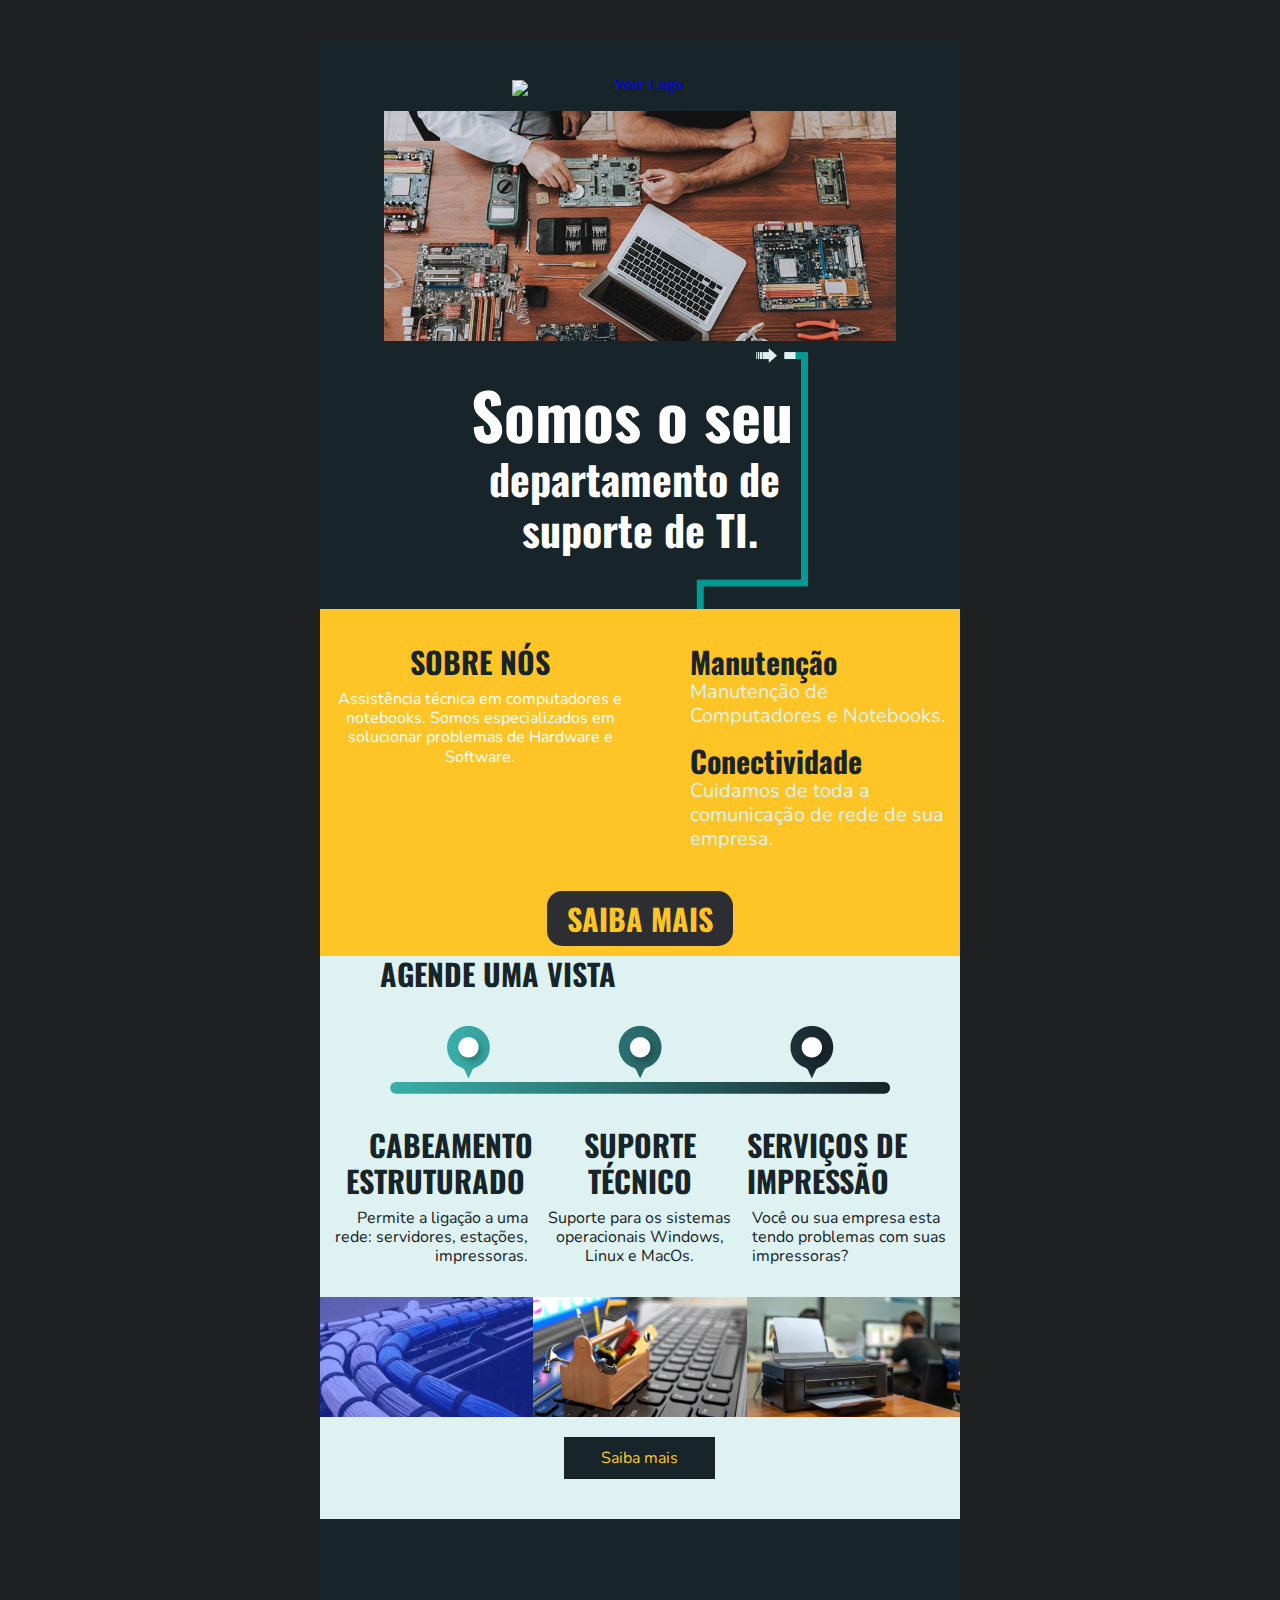
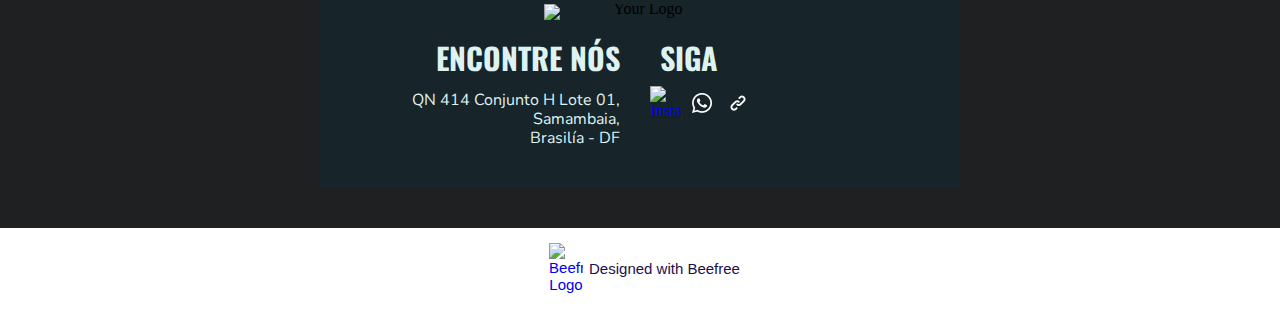
==== email.html @ 0075267c "Adicionado emailMarketing" ====
<!DOCTYPE html>

<html lang="pt-br" xmlns:o="urn:schemas-microsoft-com:office:office" xmlns:v="urn:schemas-microsoft-com:vml">
<head>
<title></title>
<meta content="text/html; charset=utf-8" http-equiv="Content-Type"/>
<meta content="width=device-width, initial-scale=1.0" name="viewport"/><!--[if mso]><xml><o:OfficeDocumentSettings><o:PixelsPerInch>96</o:PixelsPerInch><o:AllowPNG/></o:OfficeDocumentSettings></xml><![endif]--><!--[if !mso]><!-->
<link href="https://fonts.googleapis.com/css2?family=Oswald:wght@100;200;300;400;500;600;700;800;900" rel="stylesheet" type="text/css"/>
<link href="https://fonts.googleapis.com/css2?family=Nunito:wght@100;200;300;400;500;600;700;800;900" rel="stylesheet" type="text/css"/><!--<![endif]-->
<style>
		* {
			box-sizing: border-box;
		}

		body {
			margin: 0;
			padding: 0;
		}

		a[x-apple-data-detectors] {
			color: inherit !important;
			text-decoration: inherit !important;
		}

		#MessageViewBody a {
			color: inherit;
			text-decoration: none;
		}

		p {
			line-height: inherit
		}

		.desktop_hide,
		.desktop_hide table {
			mso-hide: all;
			display: none;
			max-height: 0px;
			overflow: hidden;
		}

		.image_block img+div {
			display: none;
		}

		@media (max-width:660px) {

			.desktop_hide table.icons-inner,
			.social_block.desktop_hide .social-table {
				display: inline-block !important;
			}

			.icons-inner {
				text-align: center;
			}

			.icons-inner td {
				margin: 0 auto;
			}

			.image_block div.fullWidth {
				max-width: 100% !important;
			}

			.mobile_hide {
				display: none;
			}

			.row-content {
				width: 100% !important;
			}

			.stack .column {
				width: 100%;
				display: block;
			}

			.mobile_hide {
				min-height: 0;
				max-height: 0;
				max-width: 0;
				overflow: hidden;
				font-size: 0px;
			}

			.desktop_hide,
			.desktop_hide table {
				display: table !important;
				max-height: none !important;
			}
		}
	</style>
</head>
<body style="background-color: #1e2022; margin: 0; padding: 0; -webkit-text-size-adjust: none; text-size-adjust: none;"><div class="preheader" style="display:none;font-size:1px;color:#333333;line-height:1px;max-height:0px;max-width:0px;opacity:0;overflow:hidden;">Somos especializados em solucionar problemas de Hardware e Software.</div>
<table border="0" cellpadding="0" cellspacing="0" class="nl-container" role="presentation" style="mso-table-lspace: 0pt; mso-table-rspace: 0pt; background-color: #1e2022;" width="100%">
<tbody>
<tr>
<td>
<table align="center" border="0" cellpadding="0" cellspacing="0" class="row row-1" role="presentation" style="mso-table-lspace: 0pt; mso-table-rspace: 0pt;" width="100%">
<tbody>
<tr>
<td>
<table align="center" border="0" cellpadding="0" cellspacing="0" class="row-content stack" role="presentation" style="mso-table-lspace: 0pt; mso-table-rspace: 0pt; color: #000000; width: 640px; margin: 0 auto;" width="640">
<tbody>
<tr>
<td class="column column-1" style="mso-table-lspace: 0pt; mso-table-rspace: 0pt; font-weight: 400; text-align: left; vertical-align: top; border-top: 0px; border-right: 0px; border-bottom: 0px; border-left: 0px;" width="100%">
<div class="spacer_block block-1" style="height:40px;line-height:40px;font-size:1px;"> </div>
</td>
</tr>
</tbody>
</table>
</td>
</tr>
</tbody>
</table>
<table align="center" border="0" cellpadding="0" cellspacing="0" class="row row-2" role="presentation" style="mso-table-lspace: 0pt; mso-table-rspace: 0pt;" width="100%">
<tbody>
<tr>
<td>
<table align="center" border="0" cellpadding="0" cellspacing="0" class="row-content stack" role="presentation" style="mso-table-lspace: 0pt; mso-table-rspace: 0pt; color: #000000; background-color: #17242a; width: 640px; margin: 0 auto;" width="640">
<tbody>
<tr>
<td class="column column-1" style="mso-table-lspace: 0pt; mso-table-rspace: 0pt; font-weight: 400; text-align: left; vertical-align: top; border-top: 0px; border-right: 0px; border-bottom: 0px; border-left: 0px;" width="100%">
<div class="spacer_block block-1" style="height:40px;line-height:40px;font-size:1px;"> </div>
<table border="0" cellpadding="0" cellspacing="0" class="image_block block-2" role="presentation" style="mso-table-lspace: 0pt; mso-table-rspace: 0pt;" width="100%">
<tr>
<td class="pad" style="width:100%;padding-right:0px;padding-left:0px;">
<div align="center" class="alignment" style="line-height:10px">
<div style="max-width: 256px;"><a href="https://Conectiva.dev" style="outline:none" tabindex="-1" target="_blank"><img alt="Your Logo" src="https://conectiva.dev/assets/logo.png" style="display: block; height: auto; border: 0; width: 100%;" title="Your Logo" width="256"/></a></div>
</div>
</td>
</tr>
</table>
<div class="spacer_block block-3" style="height:15px;line-height:15px;font-size:1px;"> </div>
<table border="0" cellpadding="0" cellspacing="0" class="image_block block-4" role="presentation" style="mso-table-lspace: 0pt; mso-table-rspace: 0pt;" width="100%">
<tr>
<td class="pad" style="width:100%;padding-right:0px;padding-left:0px;">
<div align="center" class="alignment" style="line-height:10px">
<div class="fullWidth" style="max-width: 512px;"><img alt="Alternate text" src="assets/banner-1.jpg" style="display: block; height: auto; border: 0; width: 100%;" title="Alternate text" width="512"/></div>
</div>
</td>
</tr>
</table>
</td>
</tr>
</tbody>
</table>
</td>
</tr>
</tbody>
</table>
<table align="center" border="0" cellpadding="0" cellspacing="0" class="row row-3" role="presentation" style="mso-table-lspace: 0pt; mso-table-rspace: 0pt;" width="100%">
<tbody>
<tr>
<td>
<table align="center" border="0" cellpadding="0" cellspacing="0" class="row-content stack" role="presentation" style="mso-table-lspace: 0pt; mso-table-rspace: 0pt; color: #000000; background-color: #17242a; background-position: center top; background-repeat: no-repeat; background-image: url('assets/WEB_bg_DETAIL.png'); width: 640px; margin: 0 auto;" width="640">
<tbody>
<tr>
<td class="column column-1" style="mso-table-lspace: 0pt; mso-table-rspace: 0pt; font-weight: 400; text-align: left; vertical-align: top; border-top: 0px; border-right: 0px; border-bottom: 0px; border-left: 0px;" width="100%">
<div class="spacer_block block-1" style="height:35px;line-height:35px;font-size:1px;"> </div>
<table border="0" cellpadding="0" cellspacing="0" class="paragraph_block block-2" role="presentation" style="mso-table-lspace: 0pt; mso-table-rspace: 0pt; word-break: break-word;" width="100%">
<tr>
<td class="pad" style="padding-left:10px;padding-right:10px;">
<div style="color:#555555;font-family:'Oswald',Arial,'Helvetica Neue',Helvetica,sans-serif;font-size:64px;font-weight:700;line-height:120%;text-align:center;mso-line-height-alt:76.8px;">
<p style="margin: 0; word-break: break-word;"><span style="color: #ffffff;">Somos o seu </span></p>
</div>
</td>
</tr>
</table>
<table border="0" cellpadding="0" cellspacing="0" class="paragraph_block block-3" role="presentation" style="mso-table-lspace: 0pt; mso-table-rspace: 0pt; word-break: break-word;" width="100%">
<tr>
<td class="pad" style="padding-left:10px;padding-right:10px;">
<div style="color:#555555;font-family:'Oswald',Arial,'Helvetica Neue',Helvetica,sans-serif;font-size:42px;font-weight:700;line-height:120%;text-align:center;mso-line-height-alt:50.4px;">
<p style="margin: 0; word-break: break-word;"><span style="color: #ffffff;">departamento de</span> </p>
</div>
</td>
</tr>
</table>
<table border="0" cellpadding="0" cellspacing="0" class="paragraph_block block-4" role="presentation" style="mso-table-lspace: 0pt; mso-table-rspace: 0pt; word-break: break-word;" width="100%">
<tr>
<td class="pad" style="padding-left:10px;padding-right:10px;">
<div style="color:#555555;font-family:'Oswald',Arial,'Helvetica Neue',Helvetica,sans-serif;font-size:42px;font-weight:700;line-height:120%;text-align:center;mso-line-height-alt:50.4px;">
<p style="margin: 0; word-break: break-word;"><span style="color: #ffffff;">suporte de TI.</span></p>
</div>
</td>
</tr>
</table>
<div class="spacer_block block-5" style="height:35px;line-height:35px;font-size:1px;"> </div>
</td>
</tr>
</tbody>
</table>
</td>
</tr>
</tbody>
</table>
<table align="center" border="0" cellpadding="0" cellspacing="0" class="row row-4" role="presentation" style="mso-table-lspace: 0pt; mso-table-rspace: 0pt;" width="100%">
<tbody>
<tr>
<td>
<table align="center" border="0" cellpadding="0" cellspacing="0" class="row-content stack" role="presentation" style="mso-table-lspace: 0pt; mso-table-rspace: 0pt; background-position: center top; background-repeat: no-repeat; background-color: #17242a; background-image: url('assets//WEB_bg_LINE.png'); color: #000000; width: 640px; margin: 0 auto;" width="640">
<tbody>
<tr>
<td class="column column-1" style="mso-table-lspace: 0pt; mso-table-rspace: 0pt; font-weight: 400; text-align: left; vertical-align: top; border-top: 0px; border-right: 0px; border-bottom: 0px; border-left: 0px;" width="100%">
<div class="spacer_block block-1" style="height:20px;line-height:20px;font-size:1px;"> </div>
</td>
</tr>
</tbody>
</table>
</td>
</tr>
</tbody>
</table>
<table align="center" border="0" cellpadding="0" cellspacing="0" class="row row-5" role="presentation" style="mso-table-lspace: 0pt; mso-table-rspace: 0pt;" width="100%">
<tbody>
<tr>
<td>
<table align="center" border="0" cellpadding="0" cellspacing="0" class="row-content stack" role="presentation" style="mso-table-lspace: 0pt; mso-table-rspace: 0pt; background-color: #ffc526; color: #000000; width: 640px; margin: 0 auto;" width="640">
<tbody>
<tr>
<td class="column column-1" style="mso-table-lspace: 0pt; mso-table-rspace: 0pt; font-weight: 400; text-align: left; vertical-align: top; border-top: 0px; border-right: 0px; border-bottom: 0px; border-left: 0px;" width="50%">
<div class="spacer_block block-1" style="height:35px;line-height:35px;font-size:1px;"> </div>
<table border="0" cellpadding="0" cellspacing="0" class="paragraph_block block-2" role="presentation" style="mso-table-lspace: 0pt; mso-table-rspace: 0pt; word-break: break-word;" width="100%">
<tr>
<td class="pad" style="padding-left:10px;padding-right:10px;">
<div style="color:#555555;font-family:'Oswald',Arial,'Helvetica Neue',Helvetica,sans-serif;font-size:30px;line-height:120%;text-align:center;mso-line-height-alt:36px;">
<p style="margin: 0; word-break: break-word;"><span style="color: #17242a;"><span><strong>SOBRE NÓS</strong></span></span></p>
</div>
</td>
</tr>
</table>
<div class="spacer_block block-3" style="height:10px;line-height:10px;font-size:1px;"> </div>
<table border="0" cellpadding="0" cellspacing="0" class="paragraph_block block-4" role="presentation" style="mso-table-lspace: 0pt; mso-table-rspace: 0pt; word-break: break-word;" width="100%">
<tr>
<td class="pad" style="padding-left:10px;padding-right:10px;">
<div style="color:#555555;font-family:'Nunito', Arial, 'Helvetica Neue', Helvetica, sans-serif;font-size:16px;line-height:120%;text-align:center;mso-line-height-alt:19.2px;">
<p style="margin: 0; word-break: break-word;"><span style="color: #ffffff;">Assistência técnica em computadores e notebooks. Somos especializados em solucionar problemas de Hardware e Software.</span></p>
</div>
</td>
</tr>
</table>
<div class="spacer_block block-5" style="height:25px;line-height:25px;font-size:1px;"> </div>
</td>
<td class="column column-2" style="mso-table-lspace: 0pt; mso-table-rspace: 0pt; font-weight: 400; text-align: left; vertical-align: top; border-top: 0px; border-right: 0px; border-bottom: 0px; border-left: 0px;" width="50%">
<div class="spacer_block block-1" style="height:35px;line-height:35px;font-size:1px;"> </div>
<table border="0" cellpadding="0" cellspacing="0" class="paragraph_block block-2" role="presentation" style="mso-table-lspace: 0pt; mso-table-rspace: 0pt; word-break: break-word;" width="100%">
<tr>
<td class="pad" style="padding-left:50px;padding-right:10px;">
<div style="color:#555555;font-family:'Oswald',Arial,'Helvetica Neue',Helvetica,sans-serif;font-size:30px;line-height:120%;text-align:left;mso-line-height-alt:36px;">
<p style="margin: 0; word-break: break-word;"><span style="color: #17242a;"><span><strong>Manutenção</strong></span></span></p>
</div>
</td>
</tr>
</table>
<table border="0" cellpadding="0" cellspacing="0" class="paragraph_block block-3" role="presentation" style="mso-table-lspace: 0pt; mso-table-rspace: 0pt; word-break: break-word;" width="100%">
<tr>
<td class="pad" style="padding-left:50px;padding-right:10px;">
<div style="color:#555555;font-family:'Nunito', Arial, 'Helvetica Neue', Helvetica, sans-serif;font-size:20px;line-height:120%;text-align:left;mso-line-height-alt:24px;">
<p style="margin: 0; word-break: break-word;"><span style="color: #def2f1;">Manutenção de Computadores e Notebooks.</span></p>
</div>
</td>
</tr>
</table>
<div class="spacer_block block-4" style="height:15px;line-height:15px;font-size:1px;"> </div>
<table border="0" cellpadding="0" cellspacing="0" class="paragraph_block block-5" role="presentation" style="mso-table-lspace: 0pt; mso-table-rspace: 0pt; word-break: break-word;" width="100%">
<tr>
<td class="pad" style="padding-left:50px;padding-right:10px;">
<div style="color:#555555;font-family:'Oswald',Arial,'Helvetica Neue',Helvetica,sans-serif;font-size:30px;line-height:120%;text-align:left;mso-line-height-alt:36px;">
<p style="margin: 0; word-break: break-word;"><span style="color: #17242a;"><span><strong>Conectividade</strong></span></span></p>
</div>
</td>
</tr>
</table>
<table border="0" cellpadding="0" cellspacing="0" class="paragraph_block block-6" role="presentation" style="mso-table-lspace: 0pt; mso-table-rspace: 0pt; word-break: break-word;" width="100%">
<tr>
<td class="pad" style="padding-left:50px;padding-right:10px;">
<div style="color:#555555;font-family:'Nunito', Arial, 'Helvetica Neue', Helvetica, sans-serif;font-size:20px;line-height:120%;text-align:left;mso-line-height-alt:24px;">
<p style="margin: 0; word-break: break-word;"><span style="color: #def2f1;">Cuidamos de toda a comunicação de rede de sua empresa.</span></p>
</div>
</td>
</tr>
</table>
<div class="spacer_block block-7" style="height:20px;line-height:20px;font-size:1px;"> </div>
<div class="spacer_block block-8" style="height:10px;line-height:10px;font-size:1px;"> </div>
</td>
</tr>
</tbody>
</table>
</td>
</tr>
</tbody>
</table>
<table align="center" border="0" cellpadding="0" cellspacing="0" class="row row-6" role="presentation" style="mso-table-lspace: 0pt; mso-table-rspace: 0pt;" width="100%">
<tbody>
<tr>
<td>
<table align="center" border="0" cellpadding="0" cellspacing="0" class="row-content stack" role="presentation" style="mso-table-lspace: 0pt; mso-table-rspace: 0pt; background-color: #ffc526; color: #000000; background-position: center top; width: 640px; margin: 0 auto;" width="640">
<tbody>
<tr>
<td class="column column-1" style="mso-table-lspace: 0pt; mso-table-rspace: 0pt; font-weight: 400; text-align: left; vertical-align: top; border-top: 0px; border-right: 0px; border-bottom: 0px; border-left: 0px;" width="100%">
<table border="0" cellpadding="10" cellspacing="0" class="button_block block-1" role="presentation" style="mso-table-lspace: 0pt; mso-table-rspace: 0pt;" width="100%">
<tr>
<td class="pad">
<div align="center" class="alignment"><!--[if mso]>
<v:roundrect xmlns:v="urn:schemas-microsoft-com:vml" xmlns:w="urn:schemas-microsoft-com:office:word" href="https:///conectiva.dev?utm_term=indeterminado&utm_medium=email&utm_source=Conectiva.dev&utm_content=Assistência+técnica+em+computadores+e+notebooks.&utm_campaign=Conectiva.dev" style="height:46px;width:184px;v-text-anchor:middle;" arcsize="33%" stroke="false" fillcolor="#2c2e32">
<w:anchorlock/>
<v:textbox inset="0px,0px,0px,0px">
<center style="color:#ffc526; font-family:Arial, sans-serif; font-size:30px">
<![endif]--><a href="https:///conectiva.dev?utm_term=indeterminado&utm_medium=email&utm_source=Conectiva.dev&utm_content=Assistência+técnica+em+computadores+e+notebooks.&utm_campaign=Conectiva.dev" style="text-decoration:none;display:inline-block;color:#ffc526;background-color:#2c2e32;border-radius:15px;width:auto;border-top:0px solid transparent;font-weight:undefined;border-right:0px solid transparent;border-bottom:0px solid transparent;border-left:0px solid transparent;padding-top:5px;padding-bottom:5px;font-family:'Oswald', Arial, 'Helvetica Neue', Helvetica, sans-serif;font-size:30px;text-align:center;mso-border-alt:none;word-break:keep-all;" target="_blank"><span style="padding-left:20px;padding-right:20px;font-size:30px;display:inline-block;letter-spacing:normal;"><span style="word-break:break-word;"><span data-mce-style="" style="line-height: 36px;"><strong>SAIBA MAIS</strong></span></span></span></a><!--[if mso]></center></v:textbox></v:roundrect><![endif]--></div>
</td>
</tr>
</table>
</td>
</tr>
</tbody>
</table>
</td>
</tr>
</tbody>
</table>
<table align="center" border="0" cellpadding="0" cellspacing="0" class="row row-7" role="presentation" style="mso-table-lspace: 0pt; mso-table-rspace: 0pt;" width="100%">
<tbody>
<tr>
<td>
<table align="center" border="0" cellpadding="0" cellspacing="0" class="row-content stack" role="presentation" style="mso-table-lspace: 0pt; mso-table-rspace: 0pt; background-color: #def2f1; color: #000000; width: 640px; margin: 0 auto;" width="640">
<tbody>
<tr>
<td class="column column-1" style="mso-table-lspace: 0pt; mso-table-rspace: 0pt; font-weight: 400; text-align: left; vertical-align: top; border-top: 0px; border-right: 0px; border-bottom: 0px; border-left: 0px;" width="100%">
<table border="0" cellpadding="0" cellspacing="0" class="paragraph_block block-1" role="presentation" style="mso-table-lspace: 0pt; mso-table-rspace: 0pt; word-break: break-word;" width="100%">
<tr>
<td class="pad" style="padding-left:60px;">
<div style="color:#555555;font-family:'Oswald',Arial,'Helvetica Neue',Helvetica,sans-serif;font-size:30px;line-height:120%;text-align:left;mso-line-height-alt:36px;">
<p style="margin: 0; word-break: break-word;"><span style="color: #17242a;"><span><strong>AGENDE UMA VISTA</strong></span></span></p>
</div>
</td>
</tr>
</table>
<div class="spacer_block block-2" style="height:30px;line-height:30px;font-size:1px;"> </div>
<table border="0" cellpadding="0" cellspacing="0" class="image_block block-3" role="presentation" style="mso-table-lspace: 0pt; mso-table-rspace: 0pt;" width="100%">
<tr>
<td class="pad" style="width:100%;">
<div align="center" class="alignment" style="line-height:10px">
<div style="max-width: 520px;"><img alt="Webinar Timeline" src="assets/WEB_timeline.png" style="display: block; height: auto; border: 0; width: 100%;" title="Webinar Timeline" width="520"/></div>
</div>
</td>
</tr>
</table>
</td>
</tr>
</tbody>
</table>
</td>
</tr>
</tbody>
</table>
<table align="center" border="0" cellpadding="0" cellspacing="0" class="row row-8" role="presentation" style="mso-table-lspace: 0pt; mso-table-rspace: 0pt;" width="100%">
<tbody>
<tr>
<td>
<table align="center" border="0" cellpadding="0" cellspacing="0" class="row-content" role="presentation" style="mso-table-lspace: 0pt; mso-table-rspace: 0pt; background-color: #def2f1; color: #000000; width: 640px; margin: 0 auto;" width="640">
<tbody>
<tr>
<td class="column column-1" style="mso-table-lspace: 0pt; mso-table-rspace: 0pt; font-weight: 400; text-align: left; vertical-align: top; border-top: 0px; border-right: 0px; border-bottom: 0px; border-left: 0px;" width="33.333333333333336%">
<div class="spacer_block block-1" style="height:30px;line-height:30px;font-size:1px;"> </div>
<table border="0" cellpadding="0" cellspacing="0" class="paragraph_block block-2" role="presentation" style="mso-table-lspace: 0pt; mso-table-rspace: 0pt; word-break: break-word;" width="100%">
<tr>
<td class="pad">
<div style="color:#555555;font-family:'Oswald',Arial,'Helvetica Neue',Helvetica,sans-serif;font-size:30px;line-height:120%;text-align:right;mso-line-height-alt:36px;">
<p style="margin: 0; word-break: break-word;"><span style="color: #17242a;"><span><strong>CABEAMENTO ESTRUTURADO </strong></span></span></p>
</div>
</td>
</tr>
</table>
<div class="spacer_block block-3" style="height:10px;line-height:10px;font-size:1px;"> </div>
<table border="0" cellpadding="0" cellspacing="0" class="paragraph_block block-4" role="presentation" style="mso-table-lspace: 0pt; mso-table-rspace: 0pt; word-break: break-word;" width="100%">
<tr>
<td class="pad" style="padding-left:5px;padding-right:5px;">
<div style="color:#555555;font-family:'Nunito','Times New Roman',Times,Beskerville,Georgia,serif;font-size:16px;line-height:120%;text-align:right;mso-line-height-alt:19.2px;">
<p style="margin: 0; word-break: break-word;"><span style="color: #17242a;">Permite a ligação a uma rede: servidores, estações, impressoras.</span></p>
</div>
</td>
</tr>
</table>
<div class="spacer_block block-5" style="height:30px;line-height:30px;font-size:1px;"> </div>
</td>
<td class="column column-2" style="mso-table-lspace: 0pt; mso-table-rspace: 0pt; font-weight: 400; text-align: left; vertical-align: top; border-top: 0px; border-right: 0px; border-bottom: 0px; border-left: 0px;" width="33.333333333333336%">
<div class="spacer_block block-1" style="height:30px;line-height:30px;font-size:1px;"> </div>
<table border="0" cellpadding="0" cellspacing="0" class="paragraph_block block-2" role="presentation" style="mso-table-lspace: 0pt; mso-table-rspace: 0pt; word-break: break-word;" width="100%">
<tr>
<td class="pad">
<div style="color:#555555;font-family:'Oswald',Arial,'Helvetica Neue',Helvetica,sans-serif;font-size:30px;line-height:120%;text-align:center;mso-line-height-alt:36px;">
<p style="margin: 0; word-break: break-word;"><span style="color: #17242a;"><span><strong>SUPORTE TÉCNICO</strong></span></span></p>
</div>
</td>
</tr>
</table>
<div class="spacer_block block-3" style="height:10px;line-height:10px;font-size:1px;"> </div>
<table border="0" cellpadding="0" cellspacing="0" class="paragraph_block block-4" role="presentation" style="mso-table-lspace: 0pt; mso-table-rspace: 0pt; word-break: break-word;" width="100%">
<tr>
<td class="pad" style="padding-left:5px;padding-right:5px;">
<div style="color:#555555;font-family:'Nunito','Times New Roman',Times,Beskerville,Georgia,serif;font-size:16px;line-height:120%;text-align:center;mso-line-height-alt:19.2px;">
<p style="margin: 0; word-break: break-word;"><span style="color: #17242a;">Suporte para os sistemas operacionais Windows, Linux e MacOs.</span></p>
</div>
</td>
</tr>
</table>
<div class="spacer_block block-5" style="height:30px;line-height:30px;font-size:1px;"> </div>
</td>
<td class="column column-3" style="mso-table-lspace: 0pt; mso-table-rspace: 0pt; font-weight: 400; text-align: left; vertical-align: top; border-top: 0px; border-right: 0px; border-bottom: 0px; border-left: 0px;" width="33.333333333333336%">
<div class="spacer_block block-1" style="height:30px;line-height:30px;font-size:1px;"> </div>
<table border="0" cellpadding="0" cellspacing="0" class="paragraph_block block-2" role="presentation" style="mso-table-lspace: 0pt; mso-table-rspace: 0pt; word-break: break-word;" width="100%">
<tr>
<td class="pad">
<div style="color:#555555;font-family:'Oswald',Arial,'Helvetica Neue',Helvetica,sans-serif;font-size:30px;line-height:120%;text-align:left;mso-line-height-alt:36px;">
<p style="margin: 0; word-break: break-word;"><span style="color: #17242a;"><span><strong>SERVIÇOS DE IMPRESSÃO</strong></span></span></p>
</div>
</td>
</tr>
</table>
<div class="spacer_block block-3" style="height:10px;line-height:10px;font-size:1px;"> </div>
<table border="0" cellpadding="0" cellspacing="0" class="paragraph_block block-4" role="presentation" style="mso-table-lspace: 0pt; mso-table-rspace: 0pt; word-break: break-word;" width="100%">
<tr>
<td class="pad" style="padding-left:5px;padding-right:5px;">
<div style="color:#555555;font-family:'Nunito','Times New Roman',Times,Beskerville,Georgia,serif;font-size:16px;line-height:120%;text-align:left;mso-line-height-alt:19.2px;">
<p style="margin: 0; word-break: break-word;"><span style="color: #17242a;">Você ou sua empresa esta tendo problemas com suas impressoras?</span></p>
</div>
</td>
</tr>
</table>
<div class="spacer_block block-5" style="height:30px;line-height:30px;font-size:1px;"> </div>
</td>
</tr>
</tbody>
</table>
</td>
</tr>
</tbody>
</table>
<table align="center" border="0" cellpadding="0" cellspacing="0" class="row row-9" role="presentation" style="mso-table-lspace: 0pt; mso-table-rspace: 0pt;" width="100%">
<tbody>
<tr>
<td>
<table align="center" border="0" cellpadding="0" cellspacing="0" class="row-content stack" role="presentation" style="mso-table-lspace: 0pt; mso-table-rspace: 0pt; background-color: #def2f1; color: #000000; width: 640px; margin: 0 auto;" width="640">
<tbody>
<tr>
<td class="column column-1" style="mso-table-lspace: 0pt; mso-table-rspace: 0pt; font-weight: 400; text-align: left; vertical-align: top; border-top: 0px; border-right: 0px; border-bottom: 0px; border-left: 0px;" width="33.333333333333336%">
<table border="0" cellpadding="0" cellspacing="0" class="image_block block-1" role="presentation" style="mso-table-lspace: 0pt; mso-table-rspace: 0pt;" width="100%">
<tr>
<td class="pad" style="width:100%;">
<div align="center" class="alignment" style="line-height:10px">
<div style="max-width: 213.333px;"><img alt="Webinar Photo 1" src="assets/blog-1.jpg" style="display: block; height: auto; border: 0; width: 100%;" title="Webinar Photo 1" width="213.333"/></div>
</div>
</td>
</tr>
</table>
<div class="spacer_block block-2" style="height:10px;line-height:10px;font-size:1px;"> </div>
</td>
<td class="column column-2" style="mso-table-lspace: 0pt; mso-table-rspace: 0pt; font-weight: 400; text-align: left; vertical-align: top; border-top: 0px; border-right: 0px; border-bottom: 0px; border-left: 0px;" width="33.333333333333336%">
<table border="0" cellpadding="0" cellspacing="0" class="image_block block-1" role="presentation" style="mso-table-lspace: 0pt; mso-table-rspace: 0pt;" width="100%">
<tr>
<td class="pad" style="width:100%;">
<div align="center" class="alignment" style="line-height:10px">
<div style="max-width: 213.333px;"><img alt="Webinar Photo 2" src="assets/blog-2.jpg" style="display: block; height: auto; border: 0; width: 100%;" title="Webinar Photo 2" width="213.333"/></div>
</div>
</td>
</tr>
</table>
<div class="spacer_block block-2" style="height:10px;line-height:10px;font-size:1px;"> </div>
<table border="0" cellpadding="10" cellspacing="0" class="button_block block-3" role="presentation" style="mso-table-lspace: 0pt; mso-table-rspace: 0pt;" width="100%">
<tr>
<td class="pad">
<div align="center" class="alignment"><!--[if mso]>
<v:roundrect xmlns:v="urn:schemas-microsoft-com:vml" xmlns:w="urn:schemas-microsoft-com:office:word" href="https://conectiva.dev/?utm_term=indeterminado&utm_medium=email&utm_source=Conectiva.dev&utm_content=Assistência+técnica+em+computadores+e+notebooks.&utm_campaign=Conectiva.dev#blog" style="height:42px;width:151px;v-text-anchor:middle;" arcsize="0%" stroke="false" fillcolor="#17242a">
<w:anchorlock/>
<v:textbox inset="0px,0px,0px,0px">
<center style="color:#ffc526; font-family:Arial, sans-serif; font-size:16px">
<![endif]--><a href="https://conectiva.dev/?utm_term=indeterminado&utm_medium=email&utm_source=Conectiva.dev&utm_content=Assistência+técnica+em+computadores+e+notebooks.&utm_campaign=Conectiva.dev#blog" style="text-decoration:none;display:inline-block;color:#ffc526;background-color:#17242a;border-radius:0px;width:auto;border-top:0px solid transparent;font-weight:undefined;border-right:0px solid transparent;border-bottom:0px solid transparent;border-left:0px solid transparent;padding-top:5px;padding-bottom:5px;font-family:'Nunito', Arial, 'Helvetica Neue', Helvetica, sans-serif;font-size:16px;text-align:center;mso-border-alt:none;word-break:keep-all;" target="_blank"><span style="padding-left:37px;padding-right:37px;font-size:16px;display:inline-block;letter-spacing:normal;"><span style="word-break: break-word; line-height: 32px;">Saiba mais</span></span></a><!--[if mso]></center></v:textbox></v:roundrect><![endif]--></div>
</td>
</tr>
</table>
</td>
<td class="column column-3" style="mso-table-lspace: 0pt; mso-table-rspace: 0pt; font-weight: 400; text-align: left; vertical-align: top; border-top: 0px; border-right: 0px; border-bottom: 0px; border-left: 0px;" width="33.333333333333336%">
<table border="0" cellpadding="0" cellspacing="0" class="image_block block-1" role="presentation" style="mso-table-lspace: 0pt; mso-table-rspace: 0pt;" width="100%">
<tr>
<td class="pad" style="width:100%;">
<div align="center" class="alignment" style="line-height:10px">
<div style="max-width: 213.333px;"><img alt="Webinar Photo 3" src="assets/blog-5.jpg" style="display: block; height: auto; border: 0; width: 100%;" title="Webinar Photo 3" width="213.333"/></div>
</div>
</td>
</tr>
</table>
<div class="spacer_block block-2" style="height:10px;line-height:10px;font-size:1px;"> </div>
</td>
</tr>
</tbody>
</table>
</td>
</tr>
</tbody>
</table>
<table align="center" border="0" cellpadding="0" cellspacing="0" class="row row-10" role="presentation" style="mso-table-lspace: 0pt; mso-table-rspace: 0pt;" width="100%">
<tbody>
<tr>
<td>
<table align="center" border="0" cellpadding="0" cellspacing="0" class="row-content stack" role="presentation" style="mso-table-lspace: 0pt; mso-table-rspace: 0pt; background-color: #def2f1; color: #000000; width: 640px; margin: 0 auto;" width="640">
<tbody>
<tr>
<td class="column column-1" style="mso-table-lspace: 0pt; mso-table-rspace: 0pt; font-weight: 400; text-align: left; padding-right: 25px; vertical-align: top; border-top: 0px; border-right: 0px; border-bottom: 0px; border-left: 0px;" width="100%">
<div class="spacer_block block-1" style="height:30px;line-height:30px;font-size:1px;"> </div>
</td>
</tr>
</tbody>
</table>
</td>
</tr>
</tbody>
</table>
<table align="center" border="0" cellpadding="0" cellspacing="0" class="row row-11" role="presentation" style="mso-table-lspace: 0pt; mso-table-rspace: 0pt;" width="100%">
<tbody>
<tr>
<td>
<table align="center" border="0" cellpadding="0" cellspacing="0" class="row-content stack" role="presentation" style="mso-table-lspace: 0pt; mso-table-rspace: 0pt; background-position: center top; background-repeat: no-repeat; background-color: #17242a; background-image: url('images/div_2.png'); color: #000000; width: 640px; margin: 0 auto;" width="640">
<tbody>
<tr>
<td class="column column-1" style="mso-table-lspace: 0pt; mso-table-rspace: 0pt; font-weight: 400; text-align: left; vertical-align: top; border-top: 0px; border-right: 0px; border-bottom: 0px; border-left: 0px;" width="100%">
<div class="spacer_block block-1" style="height:65px;line-height:65px;font-size:1px;"> </div>
</td>
</tr>
</tbody>
</table>
</td>
</tr>
</tbody>
</table>
<table align="center" border="0" cellpadding="0" cellspacing="0" class="row row-12" role="presentation" style="mso-table-lspace: 0pt; mso-table-rspace: 0pt;" width="100%">
<tbody>
<tr>
<td>
<table align="center" border="0" cellpadding="0" cellspacing="0" class="row-content stack" role="presentation" style="mso-table-lspace: 0pt; mso-table-rspace: 0pt; color: #000000; background-color: #17242a; width: 640px; margin: 0 auto;" width="640">
<tbody>
<tr>
<td class="column column-1" style="mso-table-lspace: 0pt; mso-table-rspace: 0pt; font-weight: 400; text-align: left; vertical-align: top; border-top: 0px; border-right: 0px; border-bottom: 0px; border-left: 0px;" width="100%">
<div class="spacer_block block-1" style="height:20px;line-height:20px;font-size:1px;"> </div>
<table border="0" cellpadding="0" cellspacing="0" class="image_block block-2" role="presentation" style="mso-table-lspace: 0pt; mso-table-rspace: 0pt;" width="100%">
<tr>
<td class="pad" style="padding-left:10px;padding-right:10px;width:100%;">
<div align="center" class="alignment" style="line-height:10px">
<div style="max-width: 192px;"><img alt="Your Logo" src="https://conectiva.dev/assets/logo.png" style="display: block; height: auto; border: 0; width: 100%;" title="Your Logo" width="192"/></div>
</div>
</td>
</tr>
</table>
<div class="spacer_block block-3" style="height:20px;line-height:20px;font-size:1px;"> </div>
</td>
</tr>
</tbody>
</table>
</td>
</tr>
</tbody>
</table>
<table align="center" border="0" cellpadding="0" cellspacing="0" class="row row-13" role="presentation" style="mso-table-lspace: 0pt; mso-table-rspace: 0pt;" width="100%">
<tbody>
<tr>
<td>
<table align="center" border="0" cellpadding="0" cellspacing="0" class="row-content" role="presentation" style="mso-table-lspace: 0pt; mso-table-rspace: 0pt; color: #000000; background-color: #17242a; width: 640px; margin: 0 auto;" width="640">
<tbody>
<tr>
<td class="column column-1" style="mso-table-lspace: 0pt; mso-table-rspace: 0pt; font-weight: 400; text-align: left; vertical-align: top; border-top: 0px; border-right: 0px; border-bottom: 0px; border-left: 0px;" width="50%">
<table border="0" cellpadding="0" cellspacing="0" class="paragraph_block block-1" role="presentation" style="mso-table-lspace: 0pt; mso-table-rspace: 0pt; word-break: break-word;" width="100%">
<tr>
<td class="pad" style="padding-left:10px;padding-right:20px;">
<div style="color:#555555;font-family:'Oswald',Arial,'Helvetica Neue',Helvetica,sans-serif;font-size:30px;line-height:120%;text-align:right;mso-line-height-alt:36px;">
<p style="margin: 0; word-break: break-word;"><span style="color: #def2f1;"><span><strong>ENCONTRE NÓS</strong></span></span></p>
</div>
</td>
</tr>
</table>
<div class="spacer_block block-2" style="height:15px;line-height:15px;font-size:1px;"> </div>
<table border="0" cellpadding="0" cellspacing="0" class="paragraph_block block-3" role="presentation" style="mso-table-lspace: 0pt; mso-table-rspace: 0pt; word-break: break-word;" width="100%">
<tr>
<td class="pad" style="padding-left:10px;padding-right:20px;">
<div style="color:#555555;font-family:'Nunito','Times New Roman',Times,Beskerville,Georgia,serif;font-size:16px;line-height:120%;text-align:right;mso-line-height-alt:19.2px;">
<p style="margin: 0; word-break: break-word;"><span style="color: #def2f1;">QN 414 Conjunto H Lote 01,</span></p>
<p style="margin: 0; word-break: break-word;"><span style="color: #def2f1;"> Samambaia, <br/>Brasilía - DF<br/></span></p>
</div>
</td>
</tr>
</table>
</td>
<td class="column column-2" style="mso-table-lspace: 0pt; mso-table-rspace: 0pt; font-weight: 400; text-align: left; vertical-align: top; border-top: 0px; border-right: 0px; border-bottom: 0px; border-left: 0px;" width="50%">
<table border="0" cellpadding="0" cellspacing="0" class="paragraph_block block-1" role="presentation" style="mso-table-lspace: 0pt; mso-table-rspace: 0pt; word-break: break-word;" width="100%">
<tr>
<td class="pad" style="padding-left:20px;padding-right:10px;">
<div style="color:#555555;font-family:'Oswald',Arial,'Helvetica Neue',Helvetica,sans-serif;font-size:30px;line-height:120%;text-align:left;mso-line-height-alt:36px;">
<p style="margin: 0; word-break: break-word;"><span style="color: #def2f1;"><span><strong>SIGA</strong></span></span></p>
</div>
</td>
</tr>
</table>
<table border="0" cellpadding="10" cellspacing="0" class="social_block block-2" role="presentation" style="mso-table-lspace: 0pt; mso-table-rspace: 0pt;" width="100%">
<tr>
<td class="pad">
<div align="left" class="alignment">
<table border="0" cellpadding="0" cellspacing="0" class="social-table" role="presentation" style="mso-table-lspace: 0pt; mso-table-rspace: 0pt; display: inline-block;" width="108px">
<tr>
<td style="padding:0 4px 0 0;"><a href="https://www.instagram.com/conectiva.dev/?utm_term=indeterminado&utm_medium=email&utm_source=Conectiva.dev&utm_content=Assistência+técnica+em+computadores+e+notebooks.&utm_campaign=Conectiva.dev" target="_blank"><img alt="Instagram" height="32" src="https://conectiva.dev/assets/instagram2x.png" style="display: block; height: auto; border: 0;" title="Instagram" width="32"/></a></td>
<td style="padding:0 4px 0 0;"><a href="https://wa.me/556196011501?utm_term=indeterminado&utm_medium=email&utm_source=Conectiva.dev&utm_content=Assistência+técnica+em+computadores+e+notebooks.&utm_campaign=Conectiva.dev" target="_blank"><img alt="WhatsApp" height="32" src="assets/whatsapp2x.png" style="display: block; height: auto; border: 0;" title="WhatsApp" width="32"/></a></td>
<td style="padding:0 4px 0 0;"><a href="https://conectiva.dev/?utm_term=indeterminado&utm_medium=email&utm_source=Conectiva.dev&utm_content=Assistência+técnica+em+computadores+e+notebooks.&utm_campaign=Conectiva.dev" target="_blank"><img alt="Web Site" height="32" src="assets/website2x.png" style="display: block; height: auto; border: 0;" title="Web Site" width="32"/></a></td>
</tr>
</table>
</div>
</td>
</tr>
</table>
</td>
</tr>
</tbody>
</table>
</td>
</tr>
</tbody>
</table>
<table align="center" border="0" cellpadding="0" cellspacing="0" class="row row-14" role="presentation" style="mso-table-lspace: 0pt; mso-table-rspace: 0pt;" width="100%">
<tbody>
<tr>
<td>
<table align="center" border="0" cellpadding="0" cellspacing="0" class="row-content stack" role="presentation" style="mso-table-lspace: 0pt; mso-table-rspace: 0pt; color: #000000; background-color: #17242a; width: 640px; margin: 0 auto;" width="640">
<tbody>
<tr>
<td class="column column-1" style="mso-table-lspace: 0pt; mso-table-rspace: 0pt; font-weight: 400; text-align: left; vertical-align: top; border-top: 0px; border-right: 0px; border-bottom: 0px; border-left: 0px;" width="100%">
<div class="spacer_block block-1" style="height:40px;line-height:40px;font-size:1px;"> </div>
</td>
</tr>
</tbody>
</table>
</td>
</tr>
</tbody>
</table>
<table align="center" border="0" cellpadding="0" cellspacing="0" class="row row-15" role="presentation" style="mso-table-lspace: 0pt; mso-table-rspace: 0pt;" width="100%">
<tbody>
<tr>
<td>
<table align="center" border="0" cellpadding="0" cellspacing="0" class="row-content stack" role="presentation" style="mso-table-lspace: 0pt; mso-table-rspace: 0pt; color: #000000; width: 640px; margin: 0 auto;" width="640">
<tbody>
<tr>
<td class="column column-1" style="mso-table-lspace: 0pt; mso-table-rspace: 0pt; font-weight: 400; text-align: left; vertical-align: top; border-top: 0px; border-right: 0px; border-bottom: 0px; border-left: 0px;" width="100%">
<div class="spacer_block block-1" style="height:40px;line-height:40px;font-size:1px;"> </div>
</td>
</tr>
</tbody>
</table>
</td>
</tr>
</tbody>
</table>
<table align="center" border="0" cellpadding="0" cellspacing="0" class="row row-16" role="presentation" style="mso-table-lspace: 0pt; mso-table-rspace: 0pt; background-color: #ffffff;" width="100%">
<tbody>
<tr>
<td>
<table align="center" border="0" cellpadding="0" cellspacing="0" class="row-content stack" role="presentation" style="mso-table-lspace: 0pt; mso-table-rspace: 0pt; background-color: #ffffff; color: #000000; width: 640px; margin: 0 auto;" width="640">
<tbody>
<tr>
<td class="column column-1" style="mso-table-lspace: 0pt; mso-table-rspace: 0pt; font-weight: 400; text-align: left; padding-bottom: 5px; padding-top: 5px; vertical-align: top; border-top: 0px; border-right: 0px; border-bottom: 0px; border-left: 0px;" width="100%">
<table border="0" cellpadding="0" cellspacing="0" class="icons_block block-1" role="presentation" style="mso-table-lspace: 0pt; mso-table-rspace: 0pt;" width="100%">
<tr>
<td class="pad" style="vertical-align: middle; color: #1e0e4b; font-family: 'Inter', sans-serif; font-size: 15px; padding-bottom: 5px; padding-top: 5px; text-align: center;">
<table cellpadding="0" cellspacing="0" role="presentation" style="mso-table-lspace: 0pt; mso-table-rspace: 0pt;" width="100%">
<tr>
<td class="alignment" style="vertical-align: middle; text-align: center;"><!--[if vml]><table align="center" cellpadding="0" cellspacing="0" role="presentation" style="display:inline-block;padding-left:0px;padding-right:0px;mso-table-lspace: 0pt;mso-table-rspace: 0pt;"><![endif]-->
<!--[if !vml]><!-->
<table cellpadding="0" cellspacing="0" class="icons-inner" role="presentation" style="mso-table-lspace: 0pt; mso-table-rspace: 0pt; display: inline-block; margin-right: -4px; padding-left: 0px; padding-right: 0px;"><!--<![endif]-->
<tr>
<td style="vertical-align: middle; text-align: center; padding-top: 5px; padding-bottom: 5px; padding-left: 5px; padding-right: 6px;"><a href="http://designedwithbeefree.com/?utm_term=indeterminado&utm_medium=email&utm_source=Conectiva.dev&utm_content=Assistência+técnica+em+computadores+e+notebooks.&utm_campaign=Conectiva.dev" style="text-decoration: none;" target="_blank"><img align="center" alt="Beefree Logo" class="icon" height="32" src="https://conectiva.dev/assets/logo.png" style="display: block; height: auto; margin: 0 auto; border: 0;" width="34"/></a></td>
<td style="font-family: 'Inter', sans-serif; font-size: 15px; font-weight: undefined; color: #1e0e4b; vertical-align: middle; letter-spacing: undefined; text-align: center;"><a href="http://designedwithbeefree.com/?utm_term=indeterminado&utm_medium=email&utm_source=Conectiva.dev&utm_content=Assistência+técnica+em+computadores+e+notebooks.&utm_campaign=Conectiva.dev" style="color: #1e0e4b; text-decoration: none;" target="_blank">Designed with Beefree</a></td>
</tr>
</table>
</td>
</tr>
</table>
</td>
</tr>
</table>
</td>
</tr>
</tbody>
</table>
</td>
</tr>
</tbody>
</table>
</td>
</tr>
</tbody>
</table><!-- End -->
</body>
</html>
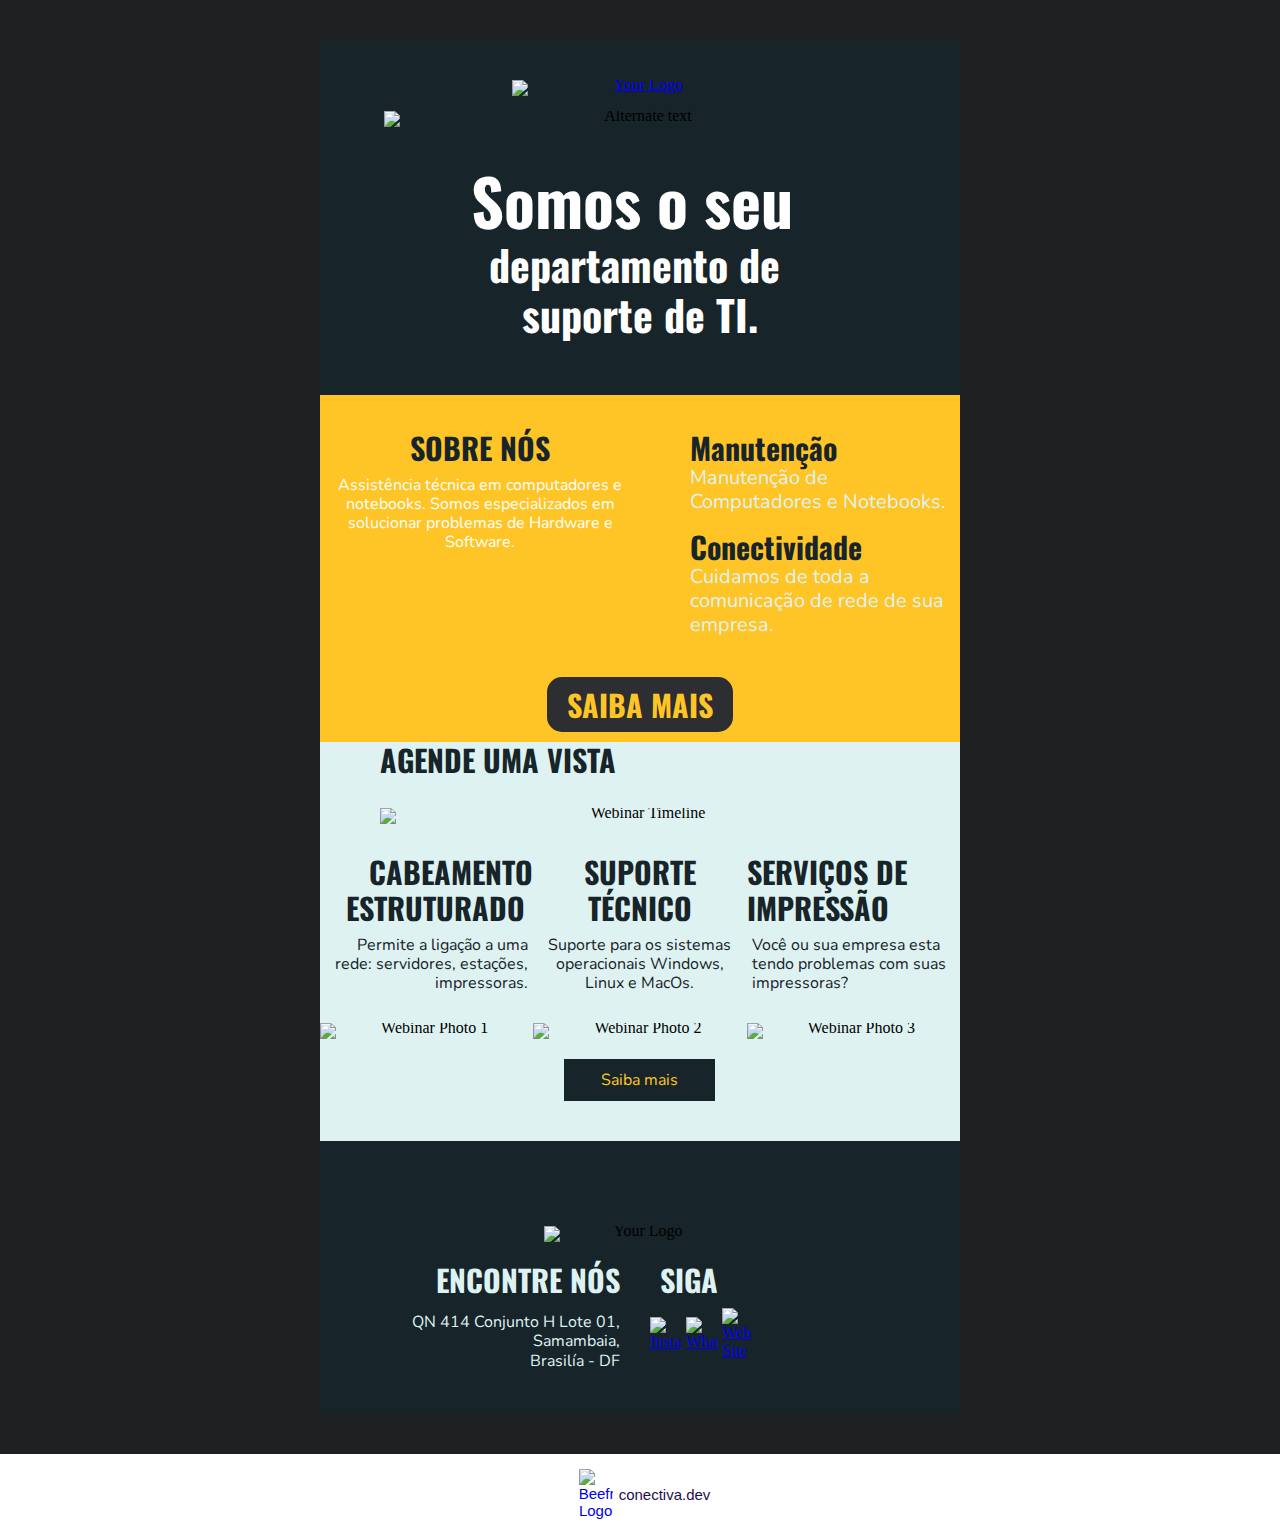
==== commit 77563db0: "atualização do email" ====
--- a/email.html
+++ b/email.html
@@ -2,7 +2,7 @@
 
 <html lang="pt-br" xmlns:o="urn:schemas-microsoft-com:office:office" xmlns:v="urn:schemas-microsoft-com:vml">
 <head>
-<title></title>
+<title>Conectiva Soluções Em Informática</title>
 <meta content="text/html; charset=utf-8" http-equiv="Content-Type"/>
 <meta content="width=device-width, initial-scale=1.0" name="viewport"/><!--[if mso]><xml><o:OfficeDocumentSettings><o:PixelsPerInch>96</o:PixelsPerInch><o:AllowPNG/></o:OfficeDocumentSettings></xml><![endif]--><!--[if !mso]><!-->
 <link href="https://fonts.googleapis.com/css2?family=Oswald:wght@100;200;300;400;500;600;700;800;900" rel="stylesheet" type="text/css"/>
@@ -136,7 +136,7 @@
 <tr>
 <td class="pad" style="width:100%;padding-right:0px;padding-left:0px;">
 <div align="center" class="alignment" style="line-height:10px">
-<div class="fullWidth" style="max-width: 512px;"><img alt="Alternate text" src="assets/banner-1.jpg" style="display: block; height: auto; border: 0; width: 100%;" title="Alternate text" width="512"/></div>
+<div class="fullWidth" style="max-width: 512px;"><img alt="Alternate text" src="https://conectiva.dev/assets/banner-1.jpg" style="display: block; height: auto; border: 0; width: 100%;" title="Alternate text" width="512"/></div>
 </div>
 </td>
 </tr>
@@ -153,7 +153,7 @@
 <tbody>
 <tr>
 <td>
-<table align="center" border="0" cellpadding="0" cellspacing="0" class="row-content stack" role="presentation" style="mso-table-lspace: 0pt; mso-table-rspace: 0pt; color: #000000; background-color: #17242a; background-position: center top; background-repeat: no-repeat; background-image: url('assets/WEB_bg_DETAIL.png'); width: 640px; margin: 0 auto;" width="640">
+<table align="center" border="0" cellpadding="0" cellspacing="0" class="row-content stack" role="presentation" style="mso-table-lspace: 0pt; mso-table-rspace: 0pt; color: #000000; background-color: #17242a; background-position: center top; background-repeat: no-repeat; background-image: url('https://conectiva.dev/assets/WEB_bg_DETAIL.png'); width: 640px; margin: 0 auto;" width="640">
 <tbody>
 <tr>
 <td class="column column-1" style="mso-table-lspace: 0pt; mso-table-rspace: 0pt; font-weight: 400; text-align: left; vertical-align: top; border-top: 0px; border-right: 0px; border-bottom: 0px; border-left: 0px;" width="100%">
@@ -198,7 +198,7 @@
 <tbody>
 <tr>
 <td>
-<table align="center" border="0" cellpadding="0" cellspacing="0" class="row-content stack" role="presentation" style="mso-table-lspace: 0pt; mso-table-rspace: 0pt; background-position: center top; background-repeat: no-repeat; background-color: #17242a; background-image: url('assets//WEB_bg_LINE.png'); color: #000000; width: 640px; margin: 0 auto;" width="640">
+<table align="center" border="0" cellpadding="0" cellspacing="0" class="row-content stack" role="presentation" style="mso-table-lspace: 0pt; mso-table-rspace: 0pt; background-position: center top; background-repeat: no-repeat; background-color: #17242a; background-image: url('https://conectiva.dev/assets//WEB_bg_LINE.png'); color: #000000; width: 640px; margin: 0 auto;" width="640">
 <tbody>
 <tr>
 <td class="column column-1" style="mso-table-lspace: 0pt; mso-table-rspace: 0pt; font-weight: 400; text-align: left; vertical-align: top; border-top: 0px; border-right: 0px; border-bottom: 0px; border-left: 0px;" width="100%">
@@ -340,7 +340,7 @@
 <tr>
 <td class="pad" style="width:100%;">
 <div align="center" class="alignment" style="line-height:10px">
-<div style="max-width: 520px;"><img alt="Webinar Timeline" src="assets/WEB_timeline.png" style="display: block; height: auto; border: 0; width: 100%;" title="Webinar Timeline" width="520"/></div>
+<div style="max-width: 520px;"><img alt="Webinar Timeline" src="https://conectiva.dev/assets/WEB_timeline.png" style="display: block; height: auto; border: 0; width: 100%;" title="Webinar Timeline" width="520"/></div>
 </div>
 </td>
 </tr>
@@ -448,7 +448,7 @@
 <tr>
 <td class="pad" style="width:100%;">
 <div align="center" class="alignment" style="line-height:10px">
-<div style="max-width: 213.333px;"><img alt="Webinar Photo 1" src="assets/blog-1.jpg" style="display: block; height: auto; border: 0; width: 100%;" title="Webinar Photo 1" width="213.333"/></div>
+<div style="max-width: 213.333px;"><img alt="Webinar Photo 1" src="https://conectiva.dev/assets/blog-1.jpg" style="display: block; height: auto; border: 0; width: 100%;" title="Webinar Photo 1" width="213.333"/></div>
 </div>
 </td>
 </tr>
@@ -460,7 +460,7 @@
 <tr>
 <td class="pad" style="width:100%;">
 <div align="center" class="alignment" style="line-height:10px">
-<div style="max-width: 213.333px;"><img alt="Webinar Photo 2" src="assets/blog-2.jpg" style="display: block; height: auto; border: 0; width: 100%;" title="Webinar Photo 2" width="213.333"/></div>
+<div style="max-width: 213.333px;"><img alt="Webinar Photo 2" src="https://conectiva.dev/assets/blog-2.jpg" style="display: block; height: auto; border: 0; width: 100%;" title="Webinar Photo 2" width="213.333"/></div>
 </div>
 </td>
 </tr>
@@ -484,7 +484,7 @@
 <tr>
 <td class="pad" style="width:100%;">
 <div align="center" class="alignment" style="line-height:10px">
-<div style="max-width: 213.333px;"><img alt="Webinar Photo 3" src="assets/blog-5.jpg" style="display: block; height: auto; border: 0; width: 100%;" title="Webinar Photo 3" width="213.333"/></div>
+<div style="max-width: 213.333px;"><img alt="Webinar Photo 3" src="https://conectiva.dev/assets/blog-5.jpg" style="display: block; height: auto; border: 0; width: 100%;" title="Webinar Photo 3" width="213.333"/></div>
 </div>
 </td>
 </tr>
@@ -605,8 +605,8 @@
 <table border="0" cellpadding="0" cellspacing="0" class="social-table" role="presentation" style="mso-table-lspace: 0pt; mso-table-rspace: 0pt; display: inline-block;" width="108px">
 <tr>
 <td style="padding:0 4px 0 0;"><a href="https://www.instagram.com/conectiva.dev/?utm_term=indeterminado&utm_medium=email&utm_source=Conectiva.dev&utm_content=Assistência+técnica+em+computadores+e+notebooks.&utm_campaign=Conectiva.dev" target="_blank"><img alt="Instagram" height="32" src="https://conectiva.dev/assets/instagram2x.png" style="display: block; height: auto; border: 0;" title="Instagram" width="32"/></a></td>
-<td style="padding:0 4px 0 0;"><a href="https://wa.me/556196011501?utm_term=indeterminado&utm_medium=email&utm_source=Conectiva.dev&utm_content=Assistência+técnica+em+computadores+e+notebooks.&utm_campaign=Conectiva.dev" target="_blank"><img alt="WhatsApp" height="32" src="assets/whatsapp2x.png" style="display: block; height: auto; border: 0;" title="WhatsApp" width="32"/></a></td>
-<td style="padding:0 4px 0 0;"><a href="https://conectiva.dev/?utm_term=indeterminado&utm_medium=email&utm_source=Conectiva.dev&utm_content=Assistência+técnica+em+computadores+e+notebooks.&utm_campaign=Conectiva.dev" target="_blank"><img alt="Web Site" height="32" src="assets/website2x.png" style="display: block; height: auto; border: 0;" title="Web Site" width="32"/></a></td>
+<td style="padding:0 4px 0 0;"><a href="https://wa.me/556196011501?utm_term=indeterminado&utm_medium=email&utm_source=Conectiva.dev&utm_content=Assistência+técnica+em+computadores+e+notebooks.&utm_campaign=Conectiva.dev" target="_blank"><img alt="WhatsApp" height="32" src="https://conectiva.dev/assets/whatsapp2x.png" style="display: block; height: auto; border: 0;" title="WhatsApp" width="32"/></a></td>
+<td style="padding:0 4px 0 0;"><a href="https://conectiva.dev/?utm_term=indeterminado&utm_medium=email&utm_source=Conectiva.dev&utm_content=Assistência+técnica+em+computadores+e+notebooks.&utm_campaign=Conectiva.dev" target="_blank"><img alt="Web Site" height="32" src="https://conectiva.dev/assets/website2x.png" style="display: block; height: auto; border: 0;" title="Web Site" width="32"/></a></td>
 </tr>
 </table>
 </div>
@@ -673,7 +673,7 @@
 <table cellpadding="0" cellspacing="0" class="icons-inner" role="presentation" style="mso-table-lspace: 0pt; mso-table-rspace: 0pt; display: inline-block; margin-right: -4px; padding-left: 0px; padding-right: 0px;"><!--<![endif]-->
 <tr>
 <td style="vertical-align: middle; text-align: center; padding-top: 5px; padding-bottom: 5px; padding-left: 5px; padding-right: 6px;"><a href="http://designedwithbeefree.com/?utm_term=indeterminado&utm_medium=email&utm_source=Conectiva.dev&utm_content=Assistência+técnica+em+computadores+e+notebooks.&utm_campaign=Conectiva.dev" style="text-decoration: none;" target="_blank"><img align="center" alt="Beefree Logo" class="icon" height="32" src="https://conectiva.dev/assets/logo.png" style="display: block; height: auto; margin: 0 auto; border: 0;" width="34"/></a></td>
-<td style="font-family: 'Inter', sans-serif; font-size: 15px; font-weight: undefined; color: #1e0e4b; vertical-align: middle; letter-spacing: undefined; text-align: center;"><a href="http://designedwithbeefree.com/?utm_term=indeterminado&utm_medium=email&utm_source=Conectiva.dev&utm_content=Assistência+técnica+em+computadores+e+notebooks.&utm_campaign=Conectiva.dev" style="color: #1e0e4b; text-decoration: none;" target="_blank">Designed with Beefree</a></td>
+<td style="font-family: 'Inter', sans-serif; font-size: 15px; font-weight: undefined; color: #1e0e4b; vertical-align: middle; letter-spacing: undefined; text-align: center;"><a href="http://designedwithbeefree.com/?utm_term=indeterminado&utm_medium=email&utm_source=Conectiva.dev&utm_content=Assistência+técnica+em+computadores+e+notebooks.&utm_campaign=Conectiva.dev" style="color: #1e0e4b; text-decoration: none;" target="_blank">conectiva.dev</a></td>
 </tr>
 </table>
 </td>
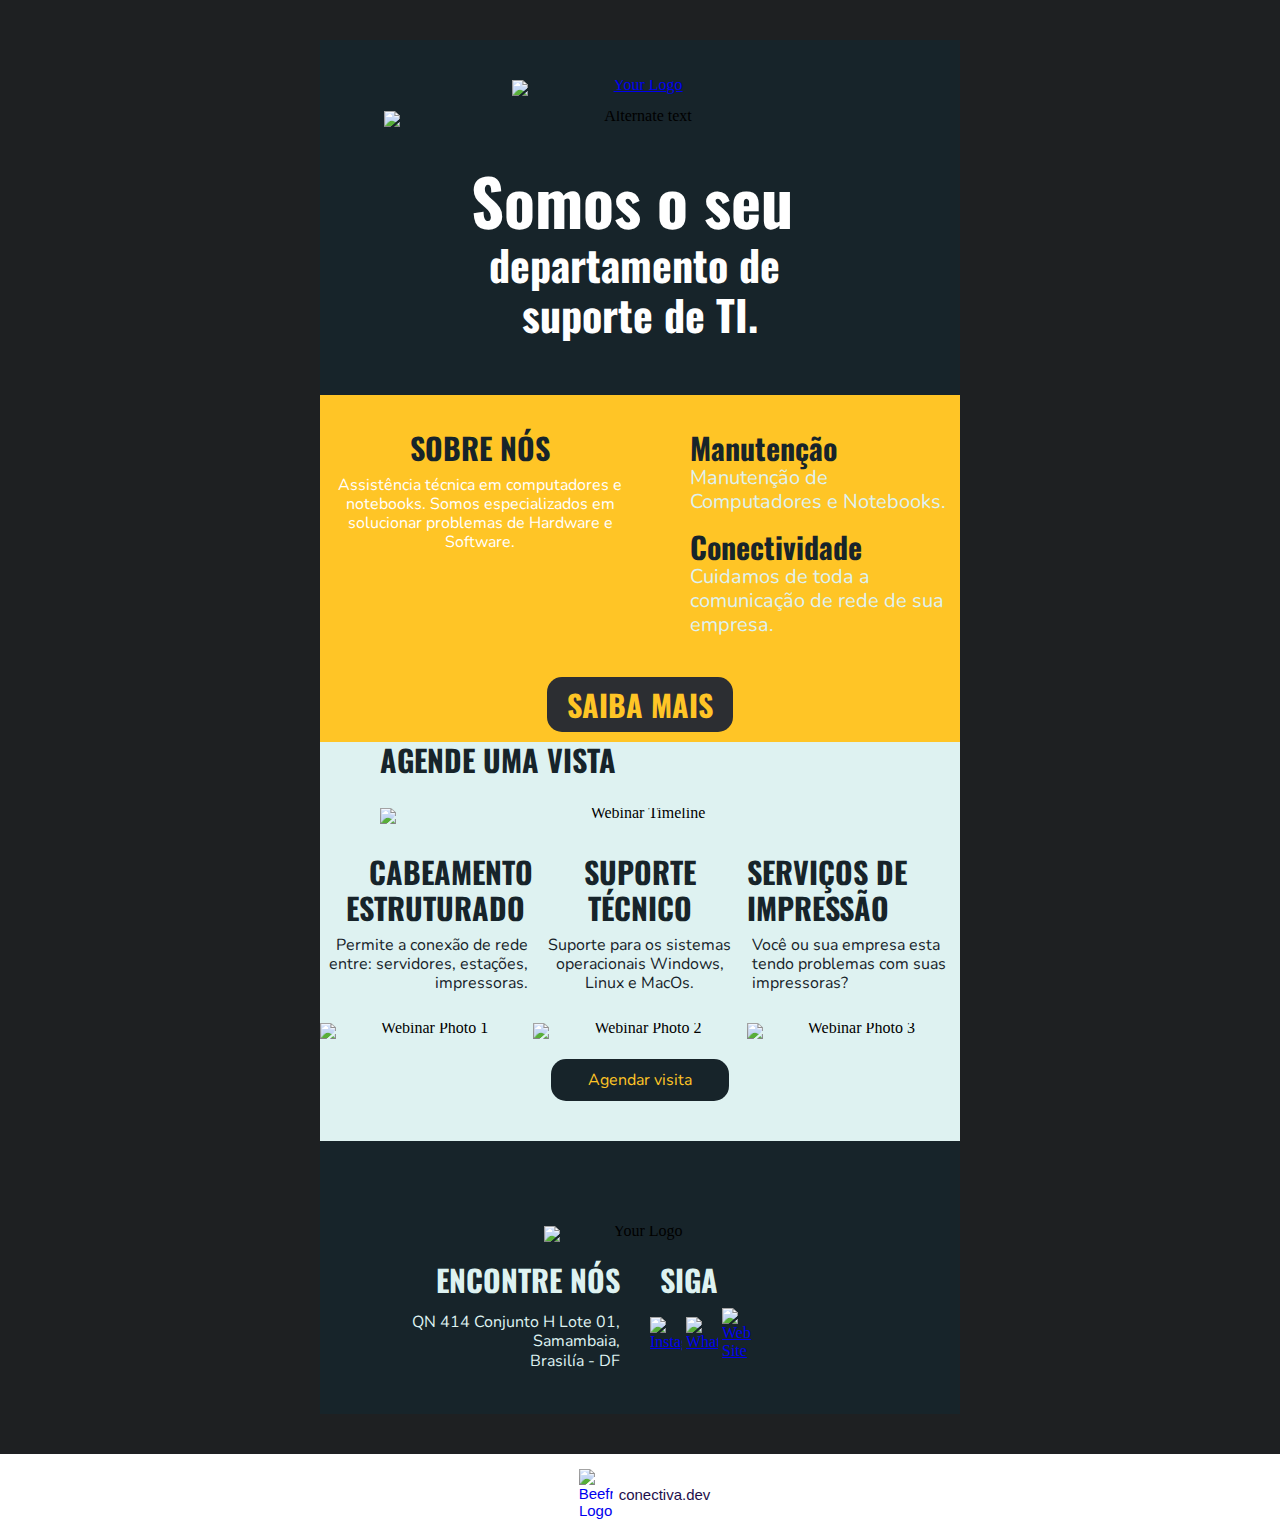
==== commit 335dc471: "teste" ====
--- a/email.html
+++ b/email.html
@@ -301,12 +301,7 @@
 <table border="0" cellpadding="10" cellspacing="0" class="button_block block-1" role="presentation" style="mso-table-lspace: 0pt; mso-table-rspace: 0pt;" width="100%">
 <tr>
 <td class="pad">
-<div align="center" class="alignment"><!--[if mso]>
-<v:roundrect xmlns:v="urn:schemas-microsoft-com:vml" xmlns:w="urn:schemas-microsoft-com:office:word" href="https:///conectiva.dev?utm_term=indeterminado&utm_medium=email&utm_source=Conectiva.dev&utm_content=Assistência+técnica+em+computadores+e+notebooks.&utm_campaign=Conectiva.dev" style="height:46px;width:184px;v-text-anchor:middle;" arcsize="33%" stroke="false" fillcolor="#2c2e32">
-<w:anchorlock/>
-<v:textbox inset="0px,0px,0px,0px">
-<center style="color:#ffc526; font-family:Arial, sans-serif; font-size:30px">
-<![endif]--><a href="https:///conectiva.dev?utm_term=indeterminado&utm_medium=email&utm_source=Conectiva.dev&utm_content=Assistência+técnica+em+computadores+e+notebooks.&utm_campaign=Conectiva.dev" style="text-decoration:none;display:inline-block;color:#ffc526;background-color:#2c2e32;border-radius:15px;width:auto;border-top:0px solid transparent;font-weight:undefined;border-right:0px solid transparent;border-bottom:0px solid transparent;border-left:0px solid transparent;padding-top:5px;padding-bottom:5px;font-family:'Oswald', Arial, 'Helvetica Neue', Helvetica, sans-serif;font-size:30px;text-align:center;mso-border-alt:none;word-break:keep-all;" target="_blank"><span style="padding-left:20px;padding-right:20px;font-size:30px;display:inline-block;letter-spacing:normal;"><span style="word-break:break-word;"><span data-mce-style="" style="line-height: 36px;"><strong>SAIBA MAIS</strong></span></span></span></a><!--[if mso]></center></v:textbox></v:roundrect><![endif]--></div>
+<div align="center" class="alignment"><a href="https://conectiva.dev" style="text-decoration:none;display:inline-block;color:#ffc526;background-color:#2c2e32;border-radius:15px;width:auto;border-top:0px solid transparent;font-weight:undefined;border-right:0px solid transparent;border-bottom:0px solid transparent;border-left:0px solid transparent;padding-top:5px;padding-bottom:5px;font-family:'Oswald', Arial, 'Helvetica Neue', Helvetica, sans-serif;font-size:30px;text-align:center;mso-border-alt:none;word-break:keep-all;" target="_blank"><span style="padding-left:20px;padding-right:20px;font-size:30px;display:inline-block;letter-spacing:normal;"><span style="word-break:break-word;"><span data-mce-style="" style="line-height: 36px;"><strong>SAIBA MAIS</strong></span></span></span></a><!--[if mso]></center></v:textbox></v:roundrect><![endif]--></div>
 </td>
 </tr>
 </table>
@@ -376,7 +371,7 @@
 <tr>
 <td class="pad" style="padding-left:5px;padding-right:5px;">
 <div style="color:#555555;font-family:'Nunito','Times New Roman',Times,Beskerville,Georgia,serif;font-size:16px;line-height:120%;text-align:right;mso-line-height-alt:19.2px;">
-<p style="margin: 0; word-break: break-word;"><span style="color: #17242a;">Permite a ligação a uma rede: servidores, estações, impressoras.</span></p>
+<p style="margin: 0; word-break: break-word;"><span style="color: #17242a;">Permite a conexão de rede entre: servidores, estações, impressoras.</span></p>
 </div>
 </td>
 </tr>
@@ -469,12 +464,7 @@
 <table border="0" cellpadding="10" cellspacing="0" class="button_block block-3" role="presentation" style="mso-table-lspace: 0pt; mso-table-rspace: 0pt;" width="100%">
 <tr>
 <td class="pad">
-<div align="center" class="alignment"><!--[if mso]>
-<v:roundrect xmlns:v="urn:schemas-microsoft-com:vml" xmlns:w="urn:schemas-microsoft-com:office:word" href="https://conectiva.dev/?utm_term=indeterminado&utm_medium=email&utm_source=Conectiva.dev&utm_content=Assistência+técnica+em+computadores+e+notebooks.&utm_campaign=Conectiva.dev#blog" style="height:42px;width:151px;v-text-anchor:middle;" arcsize="0%" stroke="false" fillcolor="#17242a">
-<w:anchorlock/>
-<v:textbox inset="0px,0px,0px,0px">
-<center style="color:#ffc526; font-family:Arial, sans-serif; font-size:16px">
-<![endif]--><a href="https://conectiva.dev/?utm_term=indeterminado&utm_medium=email&utm_source=Conectiva.dev&utm_content=Assistência+técnica+em+computadores+e+notebooks.&utm_campaign=Conectiva.dev#blog" style="text-decoration:none;display:inline-block;color:#ffc526;background-color:#17242a;border-radius:0px;width:auto;border-top:0px solid transparent;font-weight:undefined;border-right:0px solid transparent;border-bottom:0px solid transparent;border-left:0px solid transparent;padding-top:5px;padding-bottom:5px;font-family:'Nunito', Arial, 'Helvetica Neue', Helvetica, sans-serif;font-size:16px;text-align:center;mso-border-alt:none;word-break:keep-all;" target="_blank"><span style="padding-left:37px;padding-right:37px;font-size:16px;display:inline-block;letter-spacing:normal;"><span style="word-break: break-word; line-height: 32px;">Saiba mais</span></span></a><!--[if mso]></center></v:textbox></v:roundrect><![endif]--></div>
+<div align="center" class="alignment"><a href="https://conectiva.dev/#contact" style="text-decoration:none;display:inline-block;color:#ffc526;background-color:#17242a;border-radius:15px;width:auto;border-top:0px solid transparent;font-weight:undefined;border-right:0px solid transparent;border-bottom:0px solid transparent;border-left:0px solid transparent;padding-top:5px;padding-bottom:5px;font-family:'Nunito', Arial, 'Helvetica Neue', Helvetica, sans-serif;font-size:16px;text-align:center;mso-border-alt:none;word-break:keep-all;" target="_blank"><span style="padding-left:37px;padding-right:37px;font-size:16px;display:inline-block;letter-spacing:normal;"><span style="word-break: break-word; line-height: 32px;">Agendar visita</span></span></a><!--[if mso]></center></v:textbox></v:roundrect><![endif]--></div>
 </td>
 </tr>
 </table>
